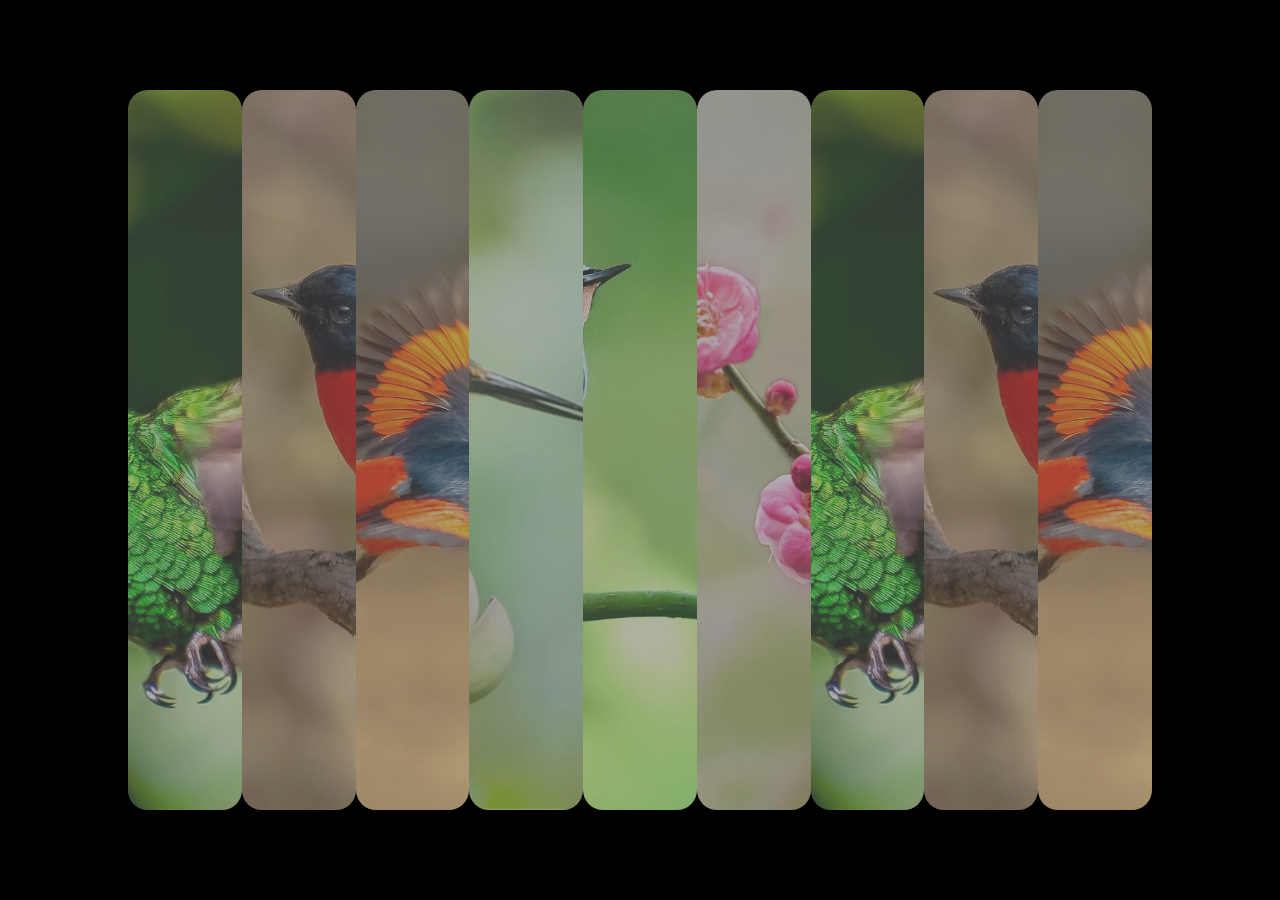
==== 9pic.html @ ccc8ebfc "Add files via upload" ====
<!DOCTYPE html>
<html lang="en">
<head>
    <meta charset="UTF-8">
    <title>橙鱼精选照片tian2035.com</title>
    <link rel="stylesheet" href="9src/css/index.css">
</head>
<body>
<!-- <h1 align="center">思知（OwnThink）</h1><br/> -->

<div class="wrapper init">
    <ul class="content">
        <li class="item">
            <div class="inner">
                <div class="bg"></div>
                <div class="title"><h2>image1</h2></div>
                <div class="dis">
                    <div class="header">bird1</div>
                    <div class="close"></div>
                </div>
            </div>
        </li>
        <li class="item">
            <div class="inner">
                <div class="bg"></div>
                <div class="title"><h2>image2</h2></div>
                <div class="dis">
                    <div class="header">bird2</div>
                    <div class="close"></div>
                </div>
            </div>
        </li>
        <li class="item">
            <div class="inner">
                <div class="bg"></div>
                <div class="title"><h2>image3</h2></div>
                <div class="dis">
                    <div class="header">bird3</div>
                    <div class="close"></div>
                </div>
            </div>
        </li>
        <li class="item">
            <div class="inner">
                <div class="bg"></div>
                <div class="title"><h2>image4</h2></div>
                <div class="dis">
                    <div class="header">bird4</div>
                    <div class="close"></div>
                </div>
            </div>
        </li>
        <li class="item">
            <div class="inner">
                <div class="bg"></div>
                <div class="title"><h2>image5</h2></div>
                <div class="dis">
                    <div class="header">bird5</div>
                    <div class="close"></div>
                </div>
            </div>
        </li>
        <li class="item">
            <div class="inner">
                <div class="bg"></div>
                <div class="title"><h2>image6</h2></div>
                <div class="dis">
                    <div class="header">bird6</div>
                    <div class="close"></div>
                </div>
            </div>
		</li>	
		<li class="item">
            <div class="inner">
                <div class="bg"></div>
                <div class="title"><h2>image7</h2></div>
                <div class="dis">
                    <div class="header">bird7</div>
                    <div class="close"></div>
                </div>
            </div>
		</li>	
		<li class="item">
            <div class="inner">
                <div class="bg"></div>
                <div class="title"><h2>image8</h2></div>
                <div class="dis">
                    <div class="header">bird8</div>
                    <div class="close"></div>
                </div>
            </div>
		</li>
        <li class="item">
            <div class="inner">
                <div class="bg"></div>
                <div class="title"><h2>image9</h2></div>
                <div class="dis">
                    <div class="header">bird9</div>
                    <div class="close"></div>
                </div>
            </div>
		</li>

		</li>	
    </ul>

</div>

<script src="9src/js/jquery-3.2.1.js"></script>
<script src="9src/js/index.js"></script>
</body>
</html>
---- 9src/css/index.css ----
*{
    padding:0;
    margin:0;
    list-style:none;
}
html,body,.wrapper{
    width: 100%;
    height: 100%;
}
.wrapper{
    display: flex;
    justify-content:center;
    align-items: center;
    background: black; 
    color: white;
}
.content{
    display: flex;
    justify-content:space-between;
    align-items: center;
    width: 80%;
    height: 80%;

}
.item{
    width: 16%;
    height: 100%;
    border-radius: 20px;
    overflow: hidden;
    background: #666666;
    transition: height 0.5s linear 0.5s,width 0.5s linear;
}
.active{
    width: 100%;
}
.wrapper-active .item{
    transition: height 0.5s linear,width 0.5s linear;
}
.wrapper-active .item:not(.active){
    width: 0%;
    height: 0%;
}
.item .inner{
    position: relative;
    width: 100%;
    height: 100%;
    border-radius: 20px;
    overflow: hidden;
    transition: transform 0.5s linear;


}
.item:nth-of-type(5) .inner{
    transition-delay:0.1s ;
}
.item:nth-of-type(4) .inner{
    transition-delay:0.2s ;
}
.item:nth-of-type(3) .inner{
    transition-delay:0.3s ;
}
.item:nth-of-type(2) .inner{
    transition-delay:0.4s ;
}
.item:nth-of-type(1) .inner{
    transition-delay:0.5s ;
}
.init .item .inner{

    transform: translate3d(0,100%,0);
}
.item .bg{
    width: 100%;
    height:100%;
    background-size: cover;
    background-position:center;
    opacity: 0.5;
}
.item:nth-of-type(1) .bg{
    background-image: url(../images/1.jpg);
}
.item:nth-of-type(2) .bg{
    background-image: url(../images/2.jpg);
}
.item:nth-of-type(3) .bg{
    background-image: url(../images/3.jpg);
}
.item:nth-of-type(4) .bg{
    background-image: url(../images/4.jpg);
}
.item:nth-of-type(5) .bg{
    background-image: url(../images/5.jpg);
}
.item:nth-of-type(6) .bg{
    background-image: url(../images/6.jpg);
}
.item:nth-of-type(7) .bg{
    background-image: url(../images/7.jpg);
}
.item:nth-of-type(8) .bg{
    background-image: url(../images/8.jpg);
}
.item:nth-of-type(9) .bg{
    background-image: url(../images/9.jpg);
}
// url 后面可以是图床的链接，也可以使../images/7.jpg  本地链接
.item .title{
    position: absolute;
    top: 50%;
    left: 50%;
    transform: translate(-50%,-50%);
}
.wrapper .title{
    transition: opacity 0.2s linear 1s;
}
.wrapper-active .item .title{
    opacity: 0;
    transition:opacity 0.2s linear ;
}

.item .title h2{
    font-size:14px;
}
.item:hover .title h2{
    font-size: 20px;
    transition:font-size 0.2s linear;
}
.item:hover .bg{
    opacity: 1;
}
.item .dis{
    position: absolute;
    top: 20px;
    width: 100%;
    height: 30px;
    opacity: 0;
    transition: opacity 0.2s linear;
}
.item .header{
    float: left;
    margin-left: 30px;
    line-height: 30px;
}
.item .close{
    position: relative;
    width: 30px;
    height: 30px;
    float: right;
    margin-right: 30px;
}
.item .close::before,.item .close::after{
    content: '';
    position: absolute;
    top: 50%;
    margin-top: -1px;
    height: 0px;
    width: 30px;
    height: 2px;
    background:white;
}
.item .close::before{
    transform: rotate(45deg);
}
.item .close::after{
    transform: rotate(-45deg);
}
.active .dis{
    opacity: 1;
    transition: opacity 0.2s linear 1s;
}
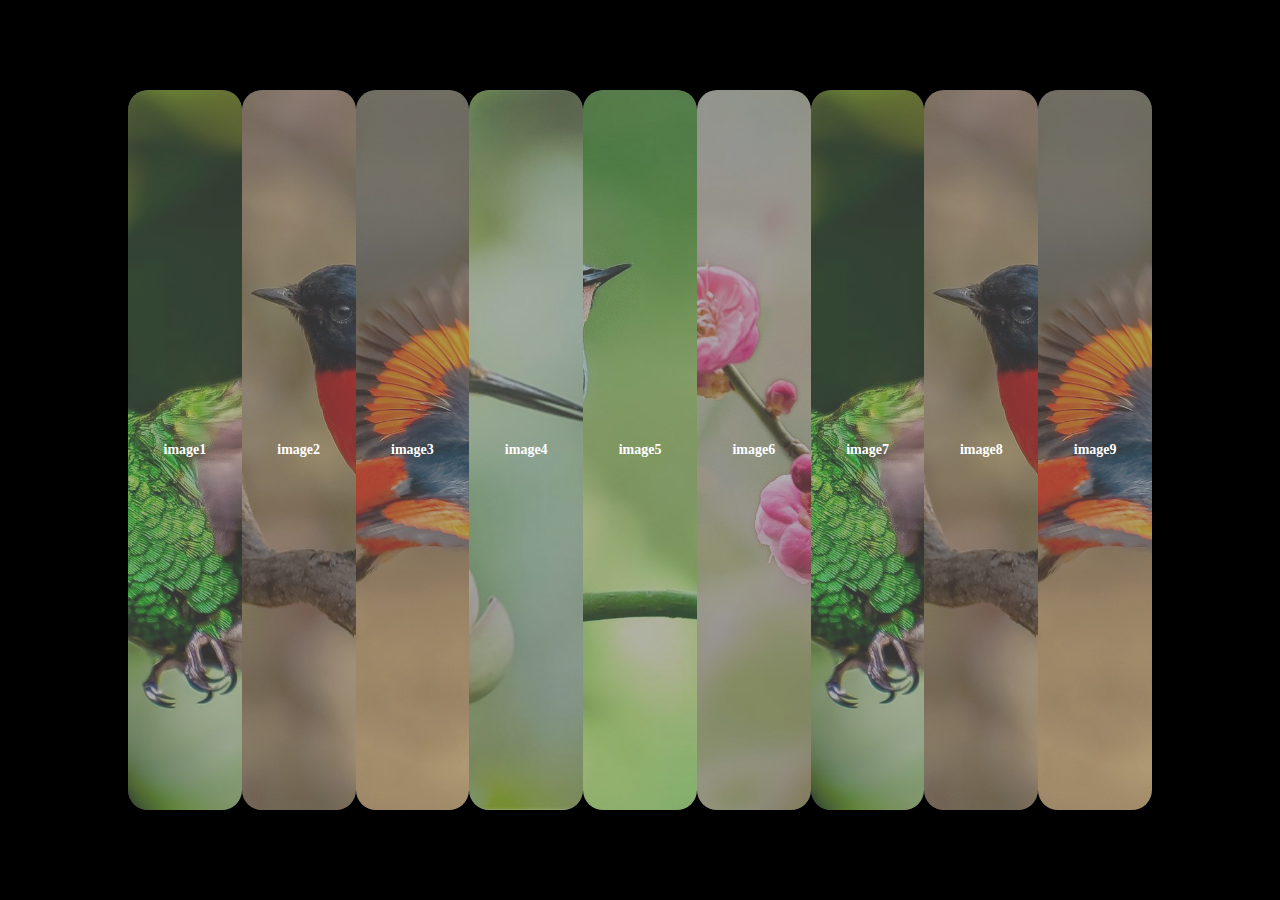
==== commit 06fd92f3: "Add files via upload" ====
--- a/9pic.html
+++ b/9pic.html
@@ -2,7 +2,7 @@
 <html lang="en">
 <head>
     <meta charset="UTF-8">
-    <title>橙鱼精选照片tian2035.com</title>
+    <title>橙鱼-近期照片</title>
     <link rel="stylesheet" href="9src/css/index.css">
 </head>
 <body>
@@ -90,6 +90,7 @@
                 </div>
             </div>
 		</li>
+
         <li class="item">
             <div class="inner">
                 <div class="bg"></div>
--- a/9src/css/index.css
+++ b/9src/css/index.css
@@ -103,7 +103,7 @@
 .item:nth-of-type(9) .bg{
     background-image: url(../images/9.jpg);
 }
-// url 后面可以是图床的链接，也可以使../images/7.jpg  本地链接
+
 .item .title{
     position: absolute;
     top: 50%;
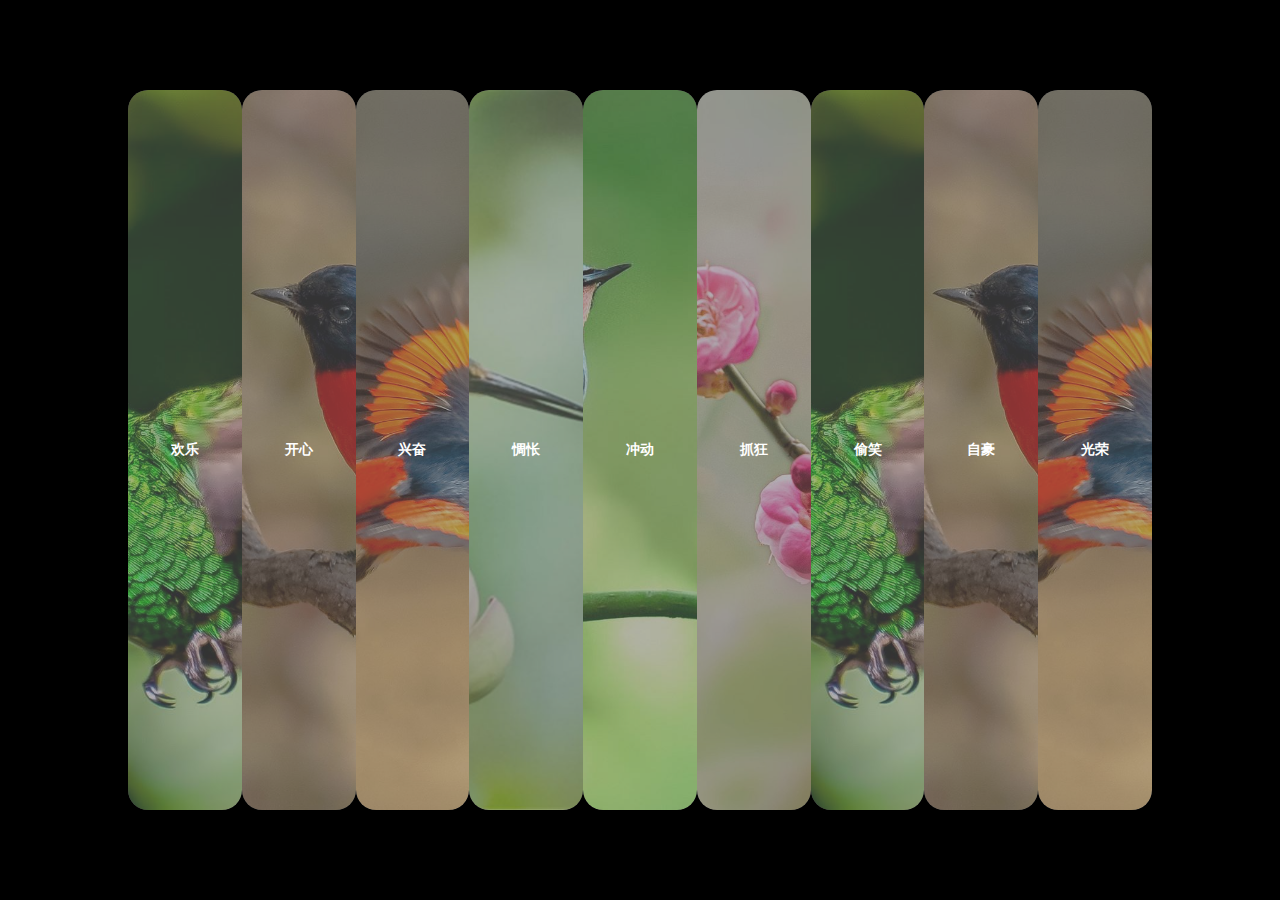
==== commit d26d31ec: "Update 9pic.html" ====
--- a/9pic.html
+++ b/9pic.html
@@ -2,7 +2,7 @@
 <html lang="en">
 <head>
     <meta charset="UTF-8">
-    <title>橙鱼-近期照片</title>
+    <title>橙鱼照片精选tian2035.com</title>
     <link rel="stylesheet" href="9src/css/index.css">
 </head>
 <body>
@@ -13,9 +13,9 @@
         <li class="item">
             <div class="inner">
                 <div class="bg"></div>
-                <div class="title"><h2>image1</h2></div>
+                <div class="title"><h2>欢乐</h2></div>
                 <div class="dis">
-                    <div class="header">bird1</div>
+                    <div class="header">2021年3岁</div>
                     <div class="close"></div>
                 </div>
             </div>
@@ -23,7 +23,7 @@
         <li class="item">
             <div class="inner">
                 <div class="bg"></div>
-                <div class="title"><h2>image2</h2></div>
+                <div class="title"><h2>开心</h2></div>
                 <div class="dis">
                     <div class="header">bird2</div>
                     <div class="close"></div>
@@ -33,7 +33,7 @@
         <li class="item">
             <div class="inner">
                 <div class="bg"></div>
-                <div class="title"><h2>image3</h2></div>
+                <div class="title"><h2>兴奋</h2></div>
                 <div class="dis">
                     <div class="header">bird3</div>
                     <div class="close"></div>
@@ -43,7 +43,7 @@
         <li class="item">
             <div class="inner">
                 <div class="bg"></div>
-                <div class="title"><h2>image4</h2></div>
+                <div class="title"><h2>惆怅</h2></div>
                 <div class="dis">
                     <div class="header">bird4</div>
                     <div class="close"></div>
@@ -53,7 +53,7 @@
         <li class="item">
             <div class="inner">
                 <div class="bg"></div>
-                <div class="title"><h2>image5</h2></div>
+                <div class="title"><h2>冲动</h2></div>
                 <div class="dis">
                     <div class="header">bird5</div>
                     <div class="close"></div>
@@ -63,7 +63,7 @@
         <li class="item">
             <div class="inner">
                 <div class="bg"></div>
-                <div class="title"><h2>image6</h2></div>
+                <div class="title"><h2>抓狂</h2></div>
                 <div class="dis">
                     <div class="header">bird6</div>
                     <div class="close"></div>
@@ -73,7 +73,7 @@
 		<li class="item">
             <div class="inner">
                 <div class="bg"></div>
-                <div class="title"><h2>image7</h2></div>
+                <div class="title"><h2>偷笑</h2></div>
                 <div class="dis">
                     <div class="header">bird7</div>
                     <div class="close"></div>
@@ -83,7 +83,7 @@
 		<li class="item">
             <div class="inner">
                 <div class="bg"></div>
-                <div class="title"><h2>image8</h2></div>
+                <div class="title"><h2>自豪</h2></div>
                 <div class="dis">
                     <div class="header">bird8</div>
                     <div class="close"></div>
@@ -94,9 +94,9 @@
         <li class="item">
             <div class="inner">
                 <div class="bg"></div>
-                <div class="title"><h2>image9</h2></div>
+                <div class="title"><h2>光荣</h2></div>
                 <div class="dis">
-                    <div class="header">bird9</div>
+                    <div class="header">9ird9</div>
                     <div class="close"></div>
                 </div>
             </div>
@@ -110,4 +110,4 @@
 <script src="9src/js/jquery-3.2.1.js"></script>
 <script src="9src/js/index.js"></script>
 </body>
-</html>+</html>
--- a/9src/css/index.css
+++ b/9src/css/index.css
@@ -103,7 +103,6 @@
 .item:nth-of-type(9) .bg{
     background-image: url(../images/9.jpg);
 }
-
 .item .title{
     position: absolute;
     top: 50%;
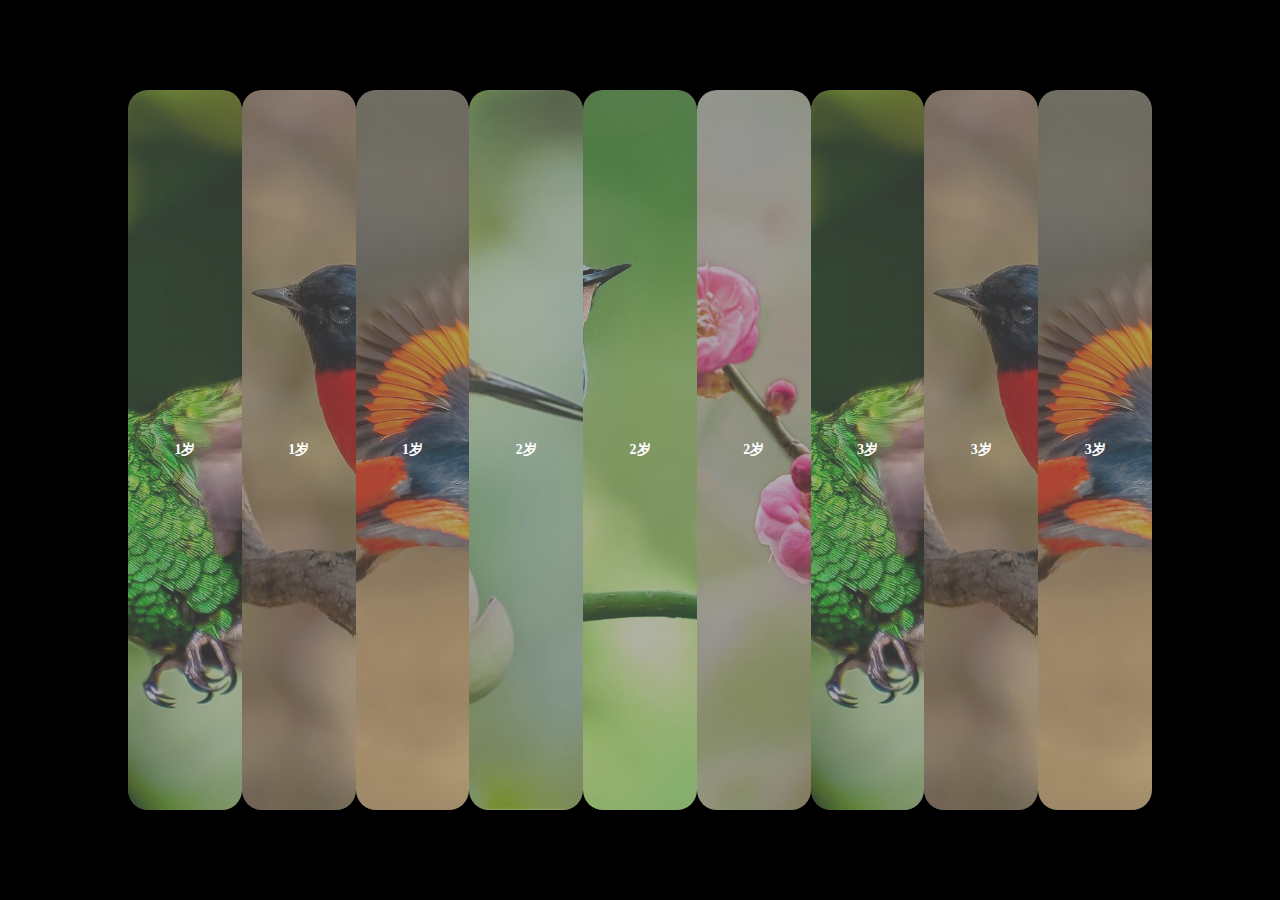
==== commit 001d9312: "Update 9pic.html" ====
--- a/9pic.html
+++ b/9pic.html
@@ -13,7 +13,7 @@
         <li class="item">
             <div class="inner">
                 <div class="bg"></div>
-                <div class="title"><h2>欢乐</h2></div>
+                <div class="title"><h2>1岁</h2></div>
                 <div class="dis">
                     <div class="header">2021年3岁</div>
                     <div class="close"></div>
@@ -23,7 +23,7 @@
         <li class="item">
             <div class="inner">
                 <div class="bg"></div>
-                <div class="title"><h2>开心</h2></div>
+                <div class="title"><h2>1岁</h2></div>
                 <div class="dis">
                     <div class="header">bird2</div>
                     <div class="close"></div>
@@ -33,7 +33,7 @@
         <li class="item">
             <div class="inner">
                 <div class="bg"></div>
-                <div class="title"><h2>兴奋</h2></div>
+                <div class="title"><h2>1岁</h2></div>
                 <div class="dis">
                     <div class="header">bird3</div>
                     <div class="close"></div>
@@ -43,7 +43,7 @@
         <li class="item">
             <div class="inner">
                 <div class="bg"></div>
-                <div class="title"><h2>惆怅</h2></div>
+                <div class="title"><h2>2岁</h2></div>
                 <div class="dis">
                     <div class="header">bird4</div>
                     <div class="close"></div>
@@ -53,7 +53,7 @@
         <li class="item">
             <div class="inner">
                 <div class="bg"></div>
-                <div class="title"><h2>冲动</h2></div>
+                <div class="title"><h2>2岁</h2></div>
                 <div class="dis">
                     <div class="header">bird5</div>
                     <div class="close"></div>
@@ -63,7 +63,7 @@
         <li class="item">
             <div class="inner">
                 <div class="bg"></div>
-                <div class="title"><h2>抓狂</h2></div>
+                <div class="title"><h2>2岁</h2></div>
                 <div class="dis">
                     <div class="header">bird6</div>
                     <div class="close"></div>
@@ -73,7 +73,7 @@
 		<li class="item">
             <div class="inner">
                 <div class="bg"></div>
-                <div class="title"><h2>偷笑</h2></div>
+                <div class="title"><h2>3岁</h2></div>
                 <div class="dis">
                     <div class="header">bird7</div>
                     <div class="close"></div>
@@ -83,7 +83,7 @@
 		<li class="item">
             <div class="inner">
                 <div class="bg"></div>
-                <div class="title"><h2>自豪</h2></div>
+                <div class="title"><h2>3岁</h2></div>
                 <div class="dis">
                     <div class="header">bird8</div>
                     <div class="close"></div>
@@ -94,7 +94,7 @@
         <li class="item">
             <div class="inner">
                 <div class="bg"></div>
-                <div class="title"><h2>光荣</h2></div>
+                <div class="title"><h2>3岁</h2></div>
                 <div class="dis">
                     <div class="header">9ird9</div>
                     <div class="close"></div>
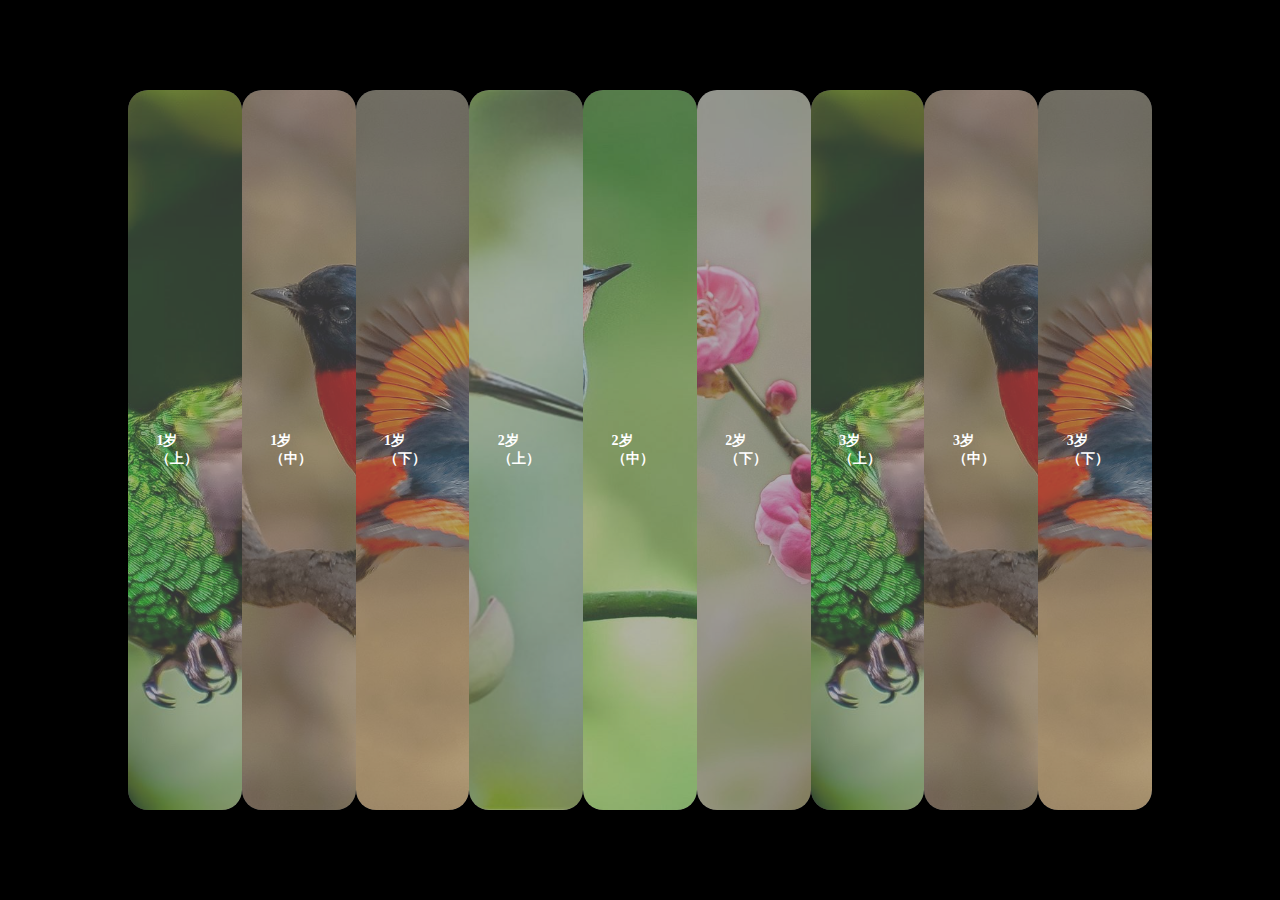
==== commit a9311691: "Update 9pic.html" ====
--- a/9pic.html
+++ b/9pic.html
@@ -13,7 +13,7 @@
         <li class="item">
             <div class="inner">
                 <div class="bg"></div>
-                <div class="title"><h2>1岁</h2></div>
+                <div class="title"><h2>1岁（上）</h2></div>
                 <div class="dis">
                     <div class="header">2021年3岁</div>
                     <div class="close"></div>
@@ -23,7 +23,7 @@
         <li class="item">
             <div class="inner">
                 <div class="bg"></div>
-                <div class="title"><h2>1岁</h2></div>
+                <div class="title"><h2>1岁（中）</h2></div>
                 <div class="dis">
                     <div class="header">bird2</div>
                     <div class="close"></div>
@@ -33,7 +33,7 @@
         <li class="item">
             <div class="inner">
                 <div class="bg"></div>
-                <div class="title"><h2>1岁</h2></div>
+                <div class="title"><h2>1岁（下）</h2></div>
                 <div class="dis">
                     <div class="header">bird3</div>
                     <div class="close"></div>
@@ -43,7 +43,7 @@
         <li class="item">
             <div class="inner">
                 <div class="bg"></div>
-                <div class="title"><h2>2岁</h2></div>
+                <div class="title"><h2>2岁（上）</h2></div>
                 <div class="dis">
                     <div class="header">bird4</div>
                     <div class="close"></div>
@@ -53,7 +53,7 @@
         <li class="item">
             <div class="inner">
                 <div class="bg"></div>
-                <div class="title"><h2>2岁</h2></div>
+                <div class="title"><h2>2岁（中）</h2></div>
                 <div class="dis">
                     <div class="header">bird5</div>
                     <div class="close"></div>
@@ -63,7 +63,7 @@
         <li class="item">
             <div class="inner">
                 <div class="bg"></div>
-                <div class="title"><h2>2岁</h2></div>
+                <div class="title"><h2>2岁（下）</h2></div>
                 <div class="dis">
                     <div class="header">bird6</div>
                     <div class="close"></div>
@@ -73,7 +73,7 @@
 		<li class="item">
             <div class="inner">
                 <div class="bg"></div>
-                <div class="title"><h2>3岁</h2></div>
+                <div class="title"><h2>3岁（上）</h2></div>
                 <div class="dis">
                     <div class="header">bird7</div>
                     <div class="close"></div>
@@ -83,7 +83,7 @@
 		<li class="item">
             <div class="inner">
                 <div class="bg"></div>
-                <div class="title"><h2>3岁</h2></div>
+                <div class="title"><h2>3岁（中）</h2></div>
                 <div class="dis">
                     <div class="header">bird8</div>
                     <div class="close"></div>
@@ -94,7 +94,7 @@
         <li class="item">
             <div class="inner">
                 <div class="bg"></div>
-                <div class="title"><h2>3岁</h2></div>
+                <div class="title"><h2>3岁（下）</h2></div>
                 <div class="dis">
                     <div class="header">9ird9</div>
                     <div class="close"></div>
